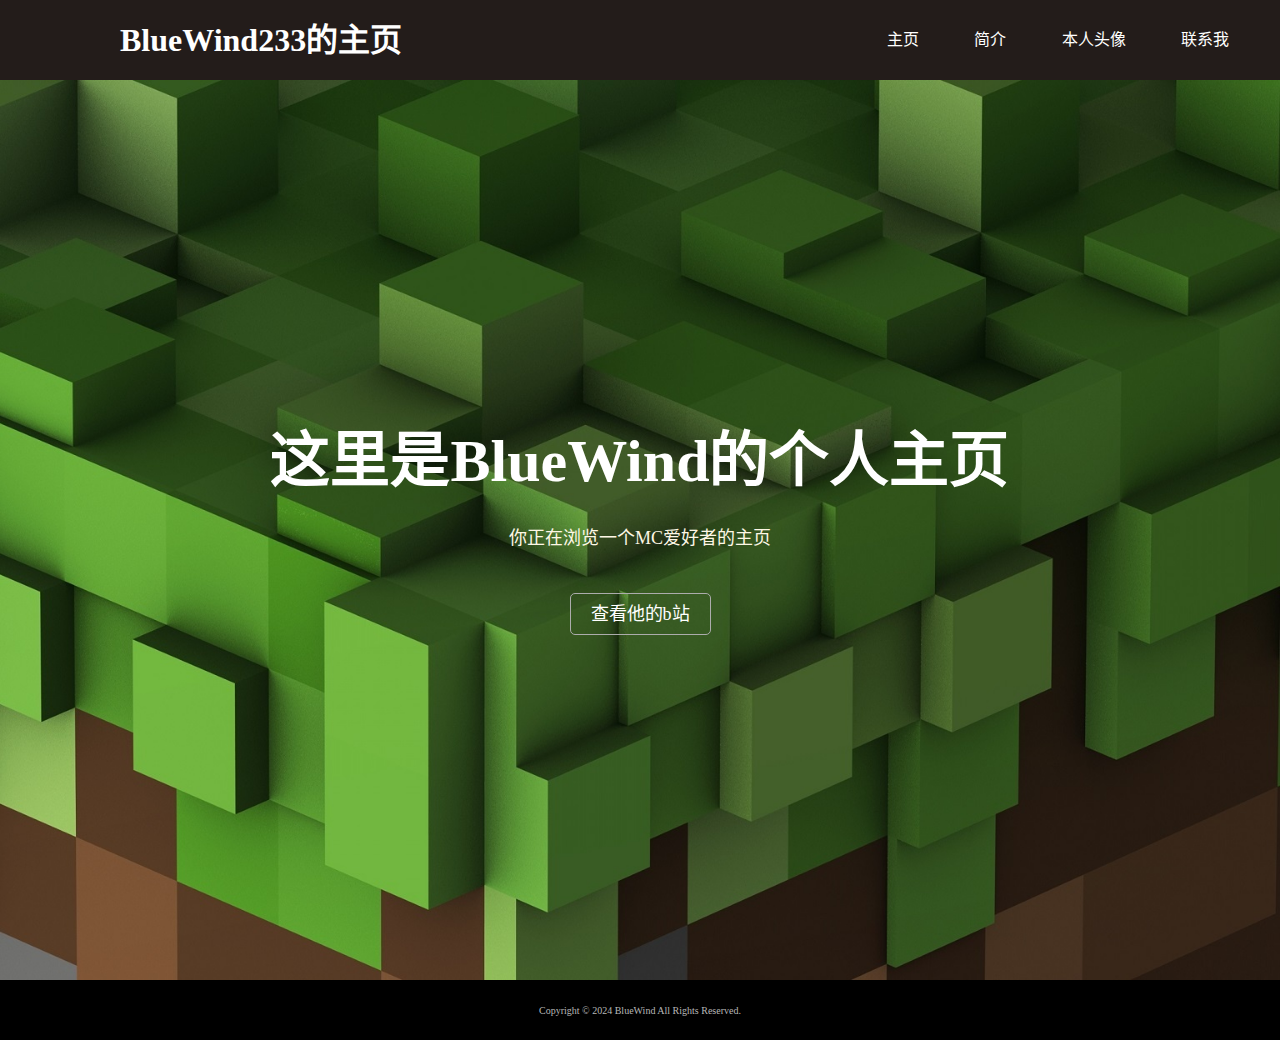
==== index.html @ 70c93a58 "1st" ====
<!DOCTYPE html>
<html lang="zh-CN">
    <head>
        <meta charset="UTF-8">
        <meta name="viewport" content="width=device-width, initial-scale=1.0">
        <title>BlueWind233的主页</title>
        <link rel="stylesheet" href="css/style.css">
    </head>
    <body>
        <header>
            <h1>BlueWind233的主页</h1>
            <nav>
                <ul>
                    <li><a href="index.html">主页</a></li>
                    <li><a href="intro.html">简介</a></li>
                    <li><a href="avatar.html">本人头像</li>
                    <li><a href="contact.html">联系我</a></li>
                </ul>
            <nav>
        </header>
        <main>
            <section class="WebIndex">
                <h1>这里是BlueWind的个人主页</h1>
                <p>你正在浏览一个MC爱好者的主页</p>
                <p><a href="https://space.bilibili.com/3493291536419472?spm_id_from=333.337.0.0">查看他的b站</a></p>
            </section>
        </main>
        <footer>
            <p>Copyright © 2024 BlueWind All Rights Reserved.</p>
        </footer>
    </body>
</html>
---- css/style.css ----
h2 {
    color: black;
    font-size: 48px;
}

p {
    color: black;
    font-size:18px;
}

header {
    background-color: #231c1a;
    height: 80px;
    width: 100%;
    position: relative;
}

header h1 {
    color: white;
    position: absolute;
    left: 120px;
    top: 0;
    line-height: 80px;
}

header a {
    color: white;
    text-decoration: none;
}

header li {
    display: inline;
    margin-right: 4vw;
}

header ul {
    position: absolute;
    right: 0;
    top: 0;
    line-height: 80px;
}

header a:hover {
    text-decoration: underline;
    color: rgb(26, 71, 168);
}

.WebIndex {
    background-color: antiquewhite;
    color: white;
    height: 100vh;
    background-image: url("../img/Background.jpg");
    background-repeat: no-repeat;
    background-size: cover;
    background-position-x: right;
    background-position-y: top;
    display: flex;
    flex-direction: column;
    align-items: center;
    justify-content: center;
}

.WebIndex h1 {
    font-size: 60px;
}

.WebIndex p {
    color: #fef7e6;
    font-size: 18px;
    margin: 25px 0;
}

.WebIndex a {
    color: white;
    text-decoration: none;
    border: 1px solid #acacac;
    padding: 10px 20px;
    border-radius: 5px;
}

.WebIndex a:hover {
    color: rgb(184, 184, 184);
    font-size: 20px;
}

.Introduce {
    background-color: antiquewhite;
    color: white;
    height: 100vh;
    background-image: url("../img/Background.jpg");
    background-repeat: no-repeat;
    background-size: cover;
    background-position-x: right;
    background-position-y: top;
    display: flex;
    flex-direction: column;
    align-items: center;
    justify-content: center;
    font-size: 20px;
    line-height: 1.8em;
}

.Introduce h2 {
	line-height: 3.8vmax;
    color: white;
    font-size: 60px;
}

.Introduce p {
    color: #fef7e6;
    font-size: 20px;
    margin: 25px 0;
    line-height: 0.5vh;
}

footer {
    background-color: #000000;
    color: #b7b7b7;
    height: 60px;
    display: flex;
    justify-content: center;
    align-items: center;
}

footer p {
    color: #b7b7b7;
    font-size: 10px;
}

.Avatar {
    background-color: antiquewhite;
    color: white;
    height: 100vh;
    background-image: url("../img/Background.jpg");
    background-repeat: no-repeat;
    background-size: cover;
    background-position: center;
    display: flex;
    font-size: 20px;
    line-height: 1.8em;
}

.Avatar img {
    width: 50%;
}

.infoa {
    width: 50%;
    background-color: white;
    display: flex;
    flex-direction: column;
    align-items: center;
    justify-content: center;
    background-image: url("../img/Background.jpg");
    background-position-x: right;
    background-position-y: top;
    background-repeat: no-repeat;
}

.Avatar h2 {
    color: white;
}

.Avatar strong {
    color: white;
}

.infoa h2 {
    font-size: 80px;
    margin-bottom: 30px;
}
.infoa p {
    font-size: 32px;
    text-align: center;
    line-height: 2em;
}

.Contact a {
    text-decoration: none;
    border: 1px solid #acacac;
    padding: 10px 20px;
    border-radius: 5px;
    color: white;
}

.Contact strong {
    color: white;
    font-size: 16px;
}

.Contact p {
    font-size: larger;
    line-height: 2em;
    color: white;
}

.Contact {
    background-color: antiquewhite;
    background-image: url("../img/Background.jpg");
    background-repeat: no-repeat;
    background-position-x: right;
    background-position-y: top;
    background-size: cover;
}

.Contact h2 {
    font-size: 60px;
    color: whitesmoke;
    display: flex;
    flex-direction: column;
    align-items: center;
    justify-content: center;
}

.infoc {
    display: flex;
    justify-content: space-between;
    align-items: center;
    padding: 100px 180px 80px;
}

.infoc div {
    width: 300px;
    text-align: center;
}

* {
    padding: 0;
    margin: 0;
}
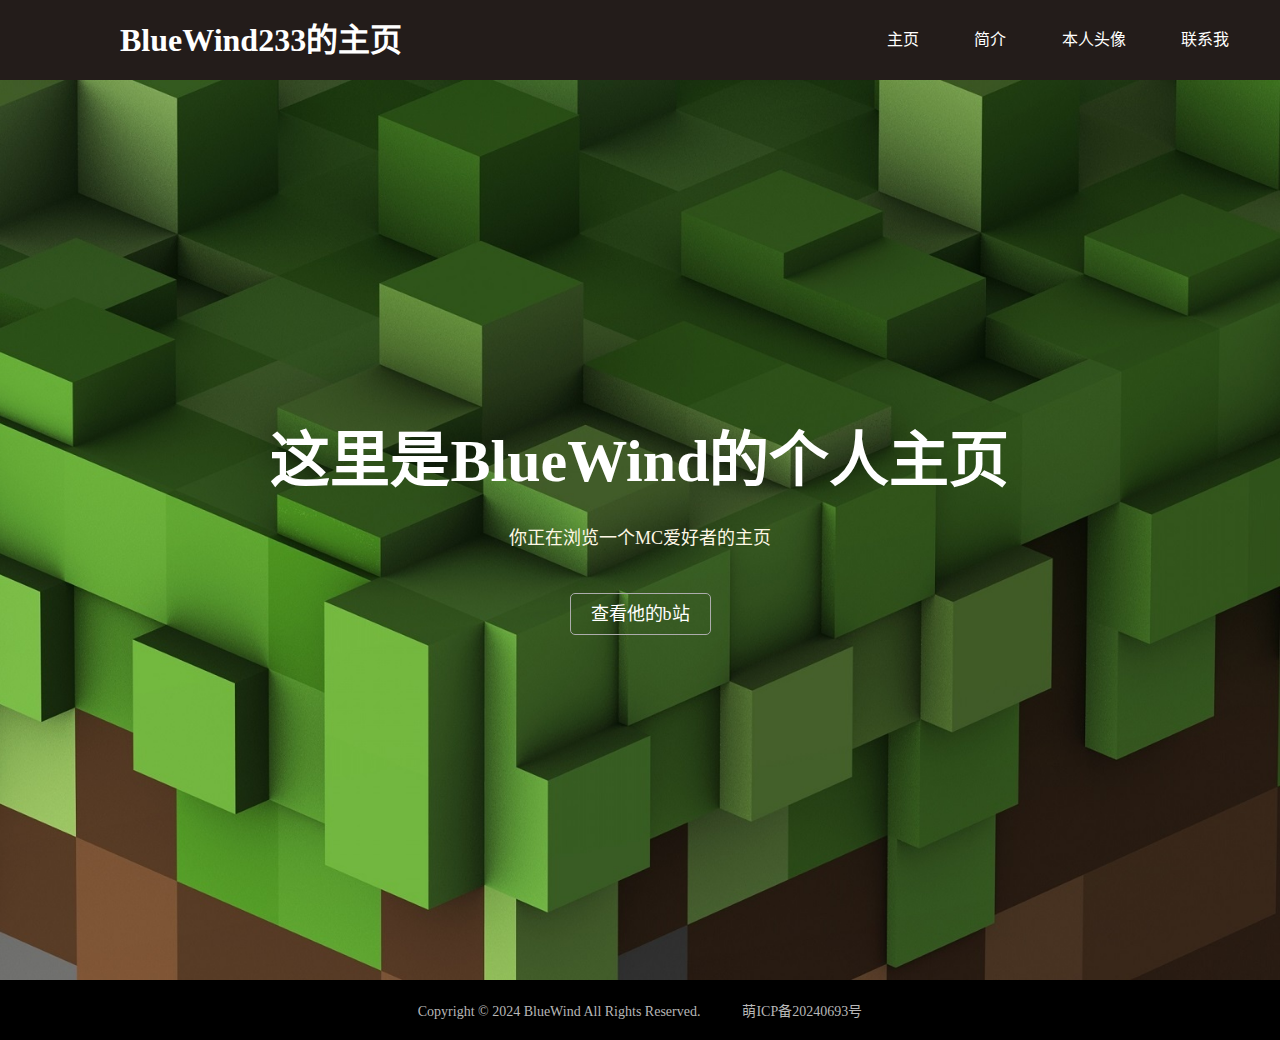
==== commit ceade8b9: "a" ====
--- a/index.html
+++ b/index.html
@@ -26,7 +26,7 @@
             </section>
         </main>
         <footer>
-            <p>Copyright © 2024 BlueWind All Rights Reserved.</p>
+            <p>Copyright © 2024 BlueWind All Rights Reserved.　　　<a href="https://icp.gov.moe/?keyword=20240693" target="_blank">萌ICP备20240693号</a></p>
         </footer>
     </body>
 </html>--- a/css/style.css
+++ b/css/style.css
@@ -124,7 +124,17 @@
 
 footer p {
     color: #b7b7b7;
-    font-size: 10px;
+    font-size: 14px;
+}
+
+footer a {
+    color: #b7b7b7;
+    text-decoration: none;
+}
+
+footer a:hover {
+    color: rgb(19, 67, 172);
+    text-decoration: underline;
 }
 
 .Avatar {
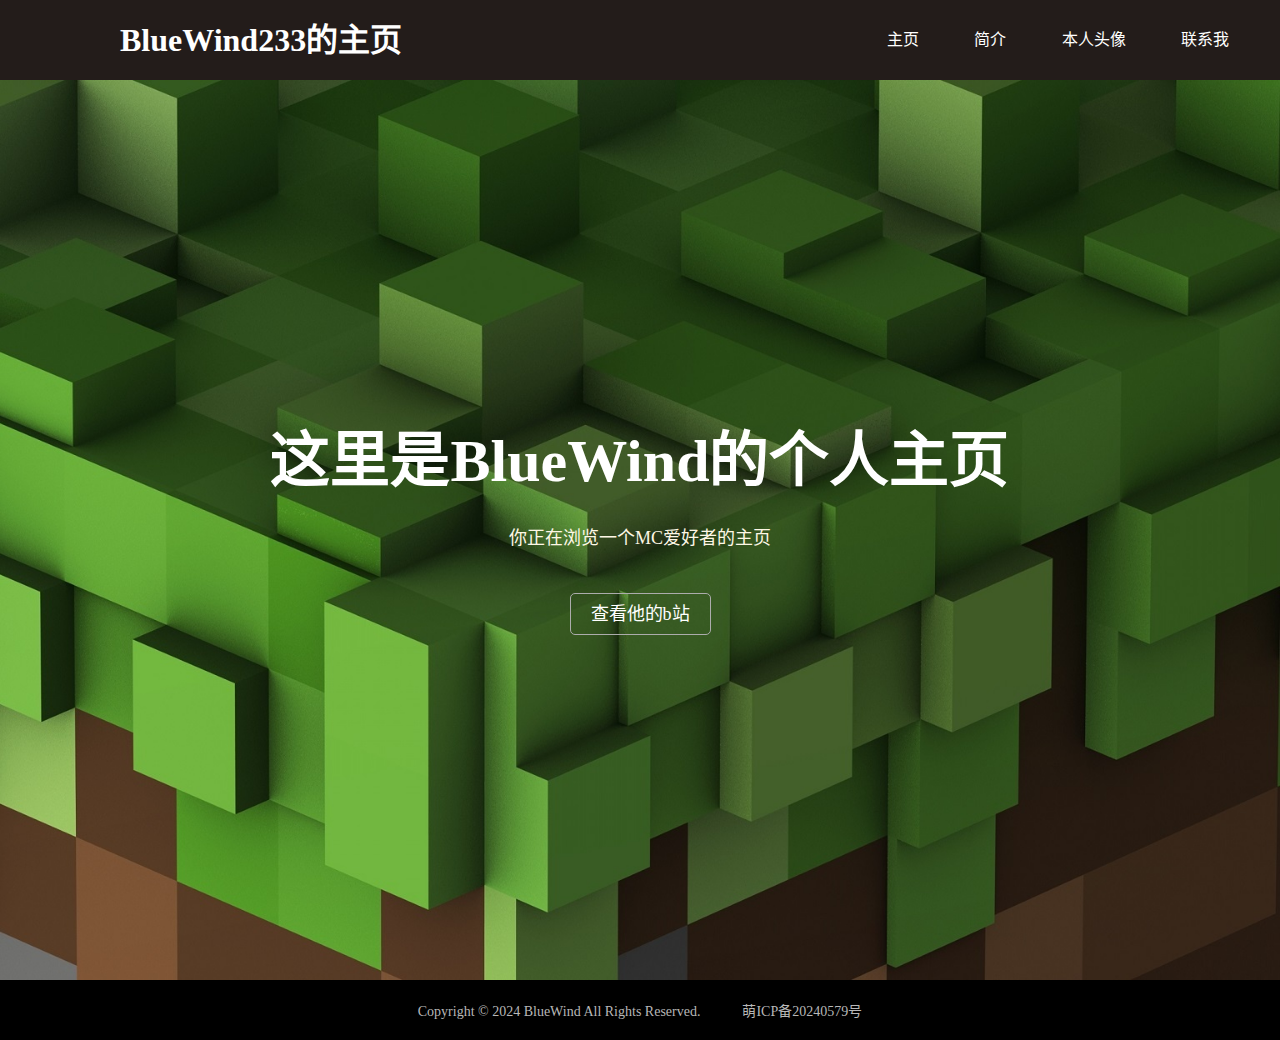
==== commit 03ec544c: "a" ====
--- a/index.html
+++ b/index.html
@@ -26,7 +26,7 @@
             </section>
         </main>
         <footer>
-            <p>Copyright © 2024 BlueWind All Rights Reserved.　　　<a href="https://icp.gov.moe/?keyword=20240693" target="_blank">萌ICP备20240693号</a></p>
+            <p>Copyright © 2024 BlueWind All Rights Reserved.　　　<a href="https://icp.gov.moe/?keyword=20240579" target="_blank">萌ICP备20240579号</a></p>
         </footer>
     </body>
 </html>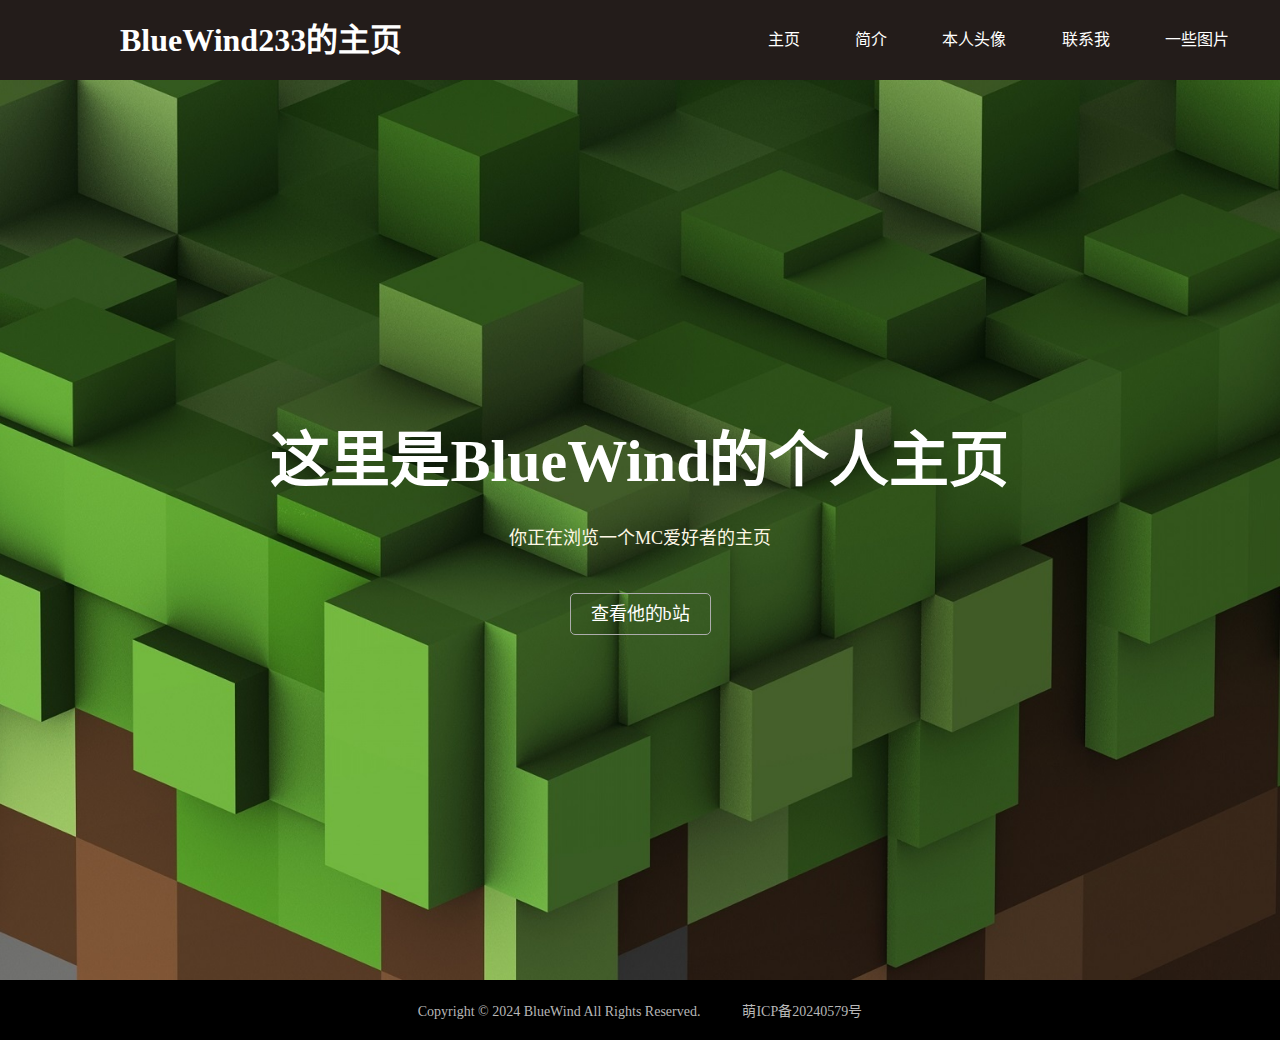
==== commit 72a88724: "qwe" ====
--- a/index.html
+++ b/index.html
@@ -5,6 +5,7 @@
         <meta name="viewport" content="width=device-width, initial-scale=1.0">
         <title>BlueWind233的主页</title>
         <link rel="stylesheet" href="css/style.css">
+        <link rel="icon" type="image/png" href="img/favicon.png">
     </head>
     <body>
         <header>
@@ -15,6 +16,7 @@
                     <li><a href="intro.html">简介</a></li>
                     <li><a href="avatar.html">本人头像</li>
                     <li><a href="contact.html">联系我</a></li>
+                    <li><a href="picture.html">一些图片</a></li>
                 </ul>
             <nav>
         </header>
